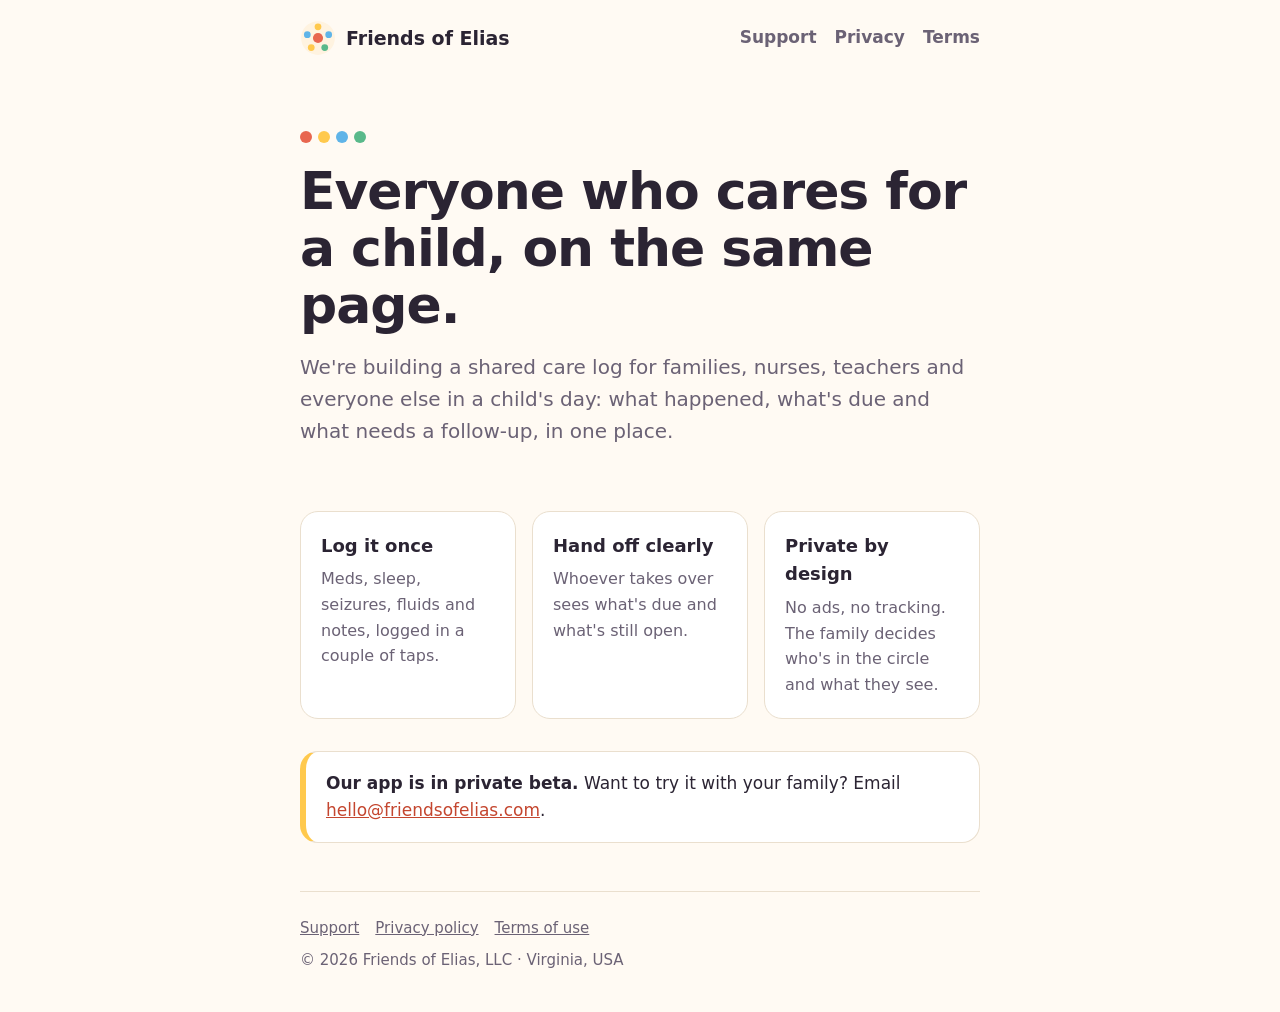
==== index.html @ a3c77271 "Add the Friends of Elias website: home, support, privacy policy and terms" ====
<!doctype html>
<html lang="en">
<head>
  <meta charset="utf-8">
  <meta name="viewport" content="width=device-width, initial-scale=1">
  <title>Friends of Elias</title>
  <meta name="description" content="Friends of Elias, LLC makes simple tools that help families and caregivers share the care of a child with complex needs.">
  <link rel="icon" href="/favicon.svg" type="image/svg+xml">
  <link rel="stylesheet" href="/styles.css">
</head>
<body>
  <div class="wrap">
    <header class="site">
      <a class="brand" href="/"><img src="/favicon.svg" alt="" width="36" height="36">Friends of Elias</a>
      <nav class="site" aria-label="Main">
        <a href="/support/">Support</a>
        <a href="/privacy/">Privacy</a>
        <a href="/terms/">Terms</a>
      </nav>
    </header>

    <main>
      <section class="hero">
        <div class="dots" aria-hidden="true">
          <span style="background:var(--accent)"></span><span style="background:var(--sun)"></span>
          <span style="background:var(--sky)"></span><span style="background:var(--leaf)"></span>
        </div>
        <h1>Everyone who cares for a child, on the same page.</h1>
        <p>We're building a shared care log for families, nurses, teachers and everyone else in a
          child's day: what happened, what's due and what needs a follow-up, in one place.</p>
      </section>

      <div class="cards">
        <div class="card">
          <h3>Log it once</h3>
          <p>Meds, sleep, seizures, fluids and notes, logged in a couple of taps.</p>
        </div>
        <div class="card">
          <h3>Hand off clearly</h3>
          <p>Whoever takes over sees what's due and what's still open.</p>
        </div>
        <div class="card">
          <h3>Private by design</h3>
          <p>No ads, no tracking. The family decides who's in the circle and what they see.</p>
        </div>
      </div>

      <div class="callout">
        <p><strong>Our app is in private beta.</strong> Want to try it with your family?
          Email <a href="mailto:hello@friendsofelias.com">hello@friendsofelias.com</a>.</p>
      </div>
    </main>

    <footer class="site">
      <nav aria-label="Footer">
        <a href="/support/">Support</a>
        <a href="/privacy/">Privacy policy</a>
        <a href="/terms/">Terms of use</a>
      </nav>
      <div>© 2026 Friends of Elias, LLC · Virginia, USA</div>
    </footer>
  </div>
</body>
</html>
---- styles.css ----
:root {
  --bg: #fffaf3;
  --surface: #ffffff;
  --text: #2b2433;
  --muted: #6b6275;
  --border: #eadfce;
  --accent: #e8664f;
  --accent-text: #ffffff;
  --sun: #ffc94d;
  --sky: #5fb4e8;
  --leaf: #59b98a;
  --link: #c4462f;
  --radius: 18px;
  color-scheme: light dark;
}

@media (prefers-color-scheme: dark) {
  :root {
    --bg: #1d1a22;
    --surface: #26222c;
    --text: #f4eee6;
    --muted: #b3a9bc;
    --border: #3a3442;
    --accent: #f07a64;
    --accent-text: #1d1a22;
    --link: #ff9a85;
  }
}

* { box-sizing: border-box; }

html { -webkit-text-size-adjust: 100%; }

body {
  margin: 0;
  background: var(--bg);
  color: var(--text);
  font-family: ui-rounded, "SF Pro Rounded", system-ui, -apple-system, "Segoe UI", Roboto, sans-serif;
  font-size: 17px;
  line-height: 1.6;
}

a { color: var(--link); }

.wrap { max-width: 720px; margin: 0 auto; padding: 0 20px; }

header.site {
  display: flex; align-items: center; justify-content: space-between; gap: 16px;
  padding: 20px 0; flex-wrap: wrap;
}
.brand { display: flex; align-items: center; gap: 10px; color: var(--text); text-decoration: none; font-weight: 800; font-size: 19px; }
.brand img { width: 36px; height: 36px; flex: none; }
nav.site { display: flex; gap: 18px; flex-wrap: wrap; }
nav.site a { color: var(--muted); text-decoration: none; font-weight: 600; }
nav.site a:hover, nav.site a[aria-current="page"] { color: var(--text); }

.hero { padding: 48px 0 32px; }
.hero h1 { font-size: clamp(34px, 7vw, 52px); line-height: 1.1; margin: 0 0 16px; letter-spacing: -0.02em; }
.hero p { font-size: 20px; color: var(--muted); margin: 0; max-width: 34em; }
.dots { display: inline-flex; gap: 6px; margin-bottom: 20px; }
.dots span { width: 12px; height: 12px; border-radius: 50%; }

.cards { display: grid; gap: 16px; grid-template-columns: repeat(auto-fit, minmax(200px, 1fr)); margin: 32px 0; }
.card { background: var(--surface); border: 1px solid var(--border); border-radius: var(--radius); padding: 20px; }
.card h3 { margin: 0 0 6px; font-size: 18px; }
.card p { margin: 0; color: var(--muted); font-size: 16px; }

.callout { background: var(--surface); border: 1px solid var(--border); border-left: 6px solid var(--sun); border-radius: var(--radius); padding: 18px 20px; margin: 24px 0; }
.callout p { margin: 0; }

.button {
  display: inline-block; background: var(--accent); color: var(--accent-text); text-decoration: none;
  font-weight: 700; padding: 12px 22px; border-radius: 999px;
}

main.doc { padding: 24px 0 48px; }
main.doc h1 { font-size: clamp(30px, 6vw, 40px); line-height: 1.15; margin: 16px 0 4px; }
main.doc .updated { color: var(--muted); margin: 0 0 24px; }
main.doc h2 { font-size: 22px; margin: 36px 0 8px; }
main.doc h3 { font-size: 18px; margin: 24px 0 6px; }
main.doc ul { padding-left: 22px; }
main.doc li { margin: 4px 0; }

footer.site { border-top: 1px solid var(--border); margin-top: 48px; padding: 24px 0 40px; color: var(--muted); font-size: 15px; }
footer.site nav { display: flex; gap: 16px; flex-wrap: wrap; margin-bottom: 8px; }
footer.site a { color: var(--muted); }
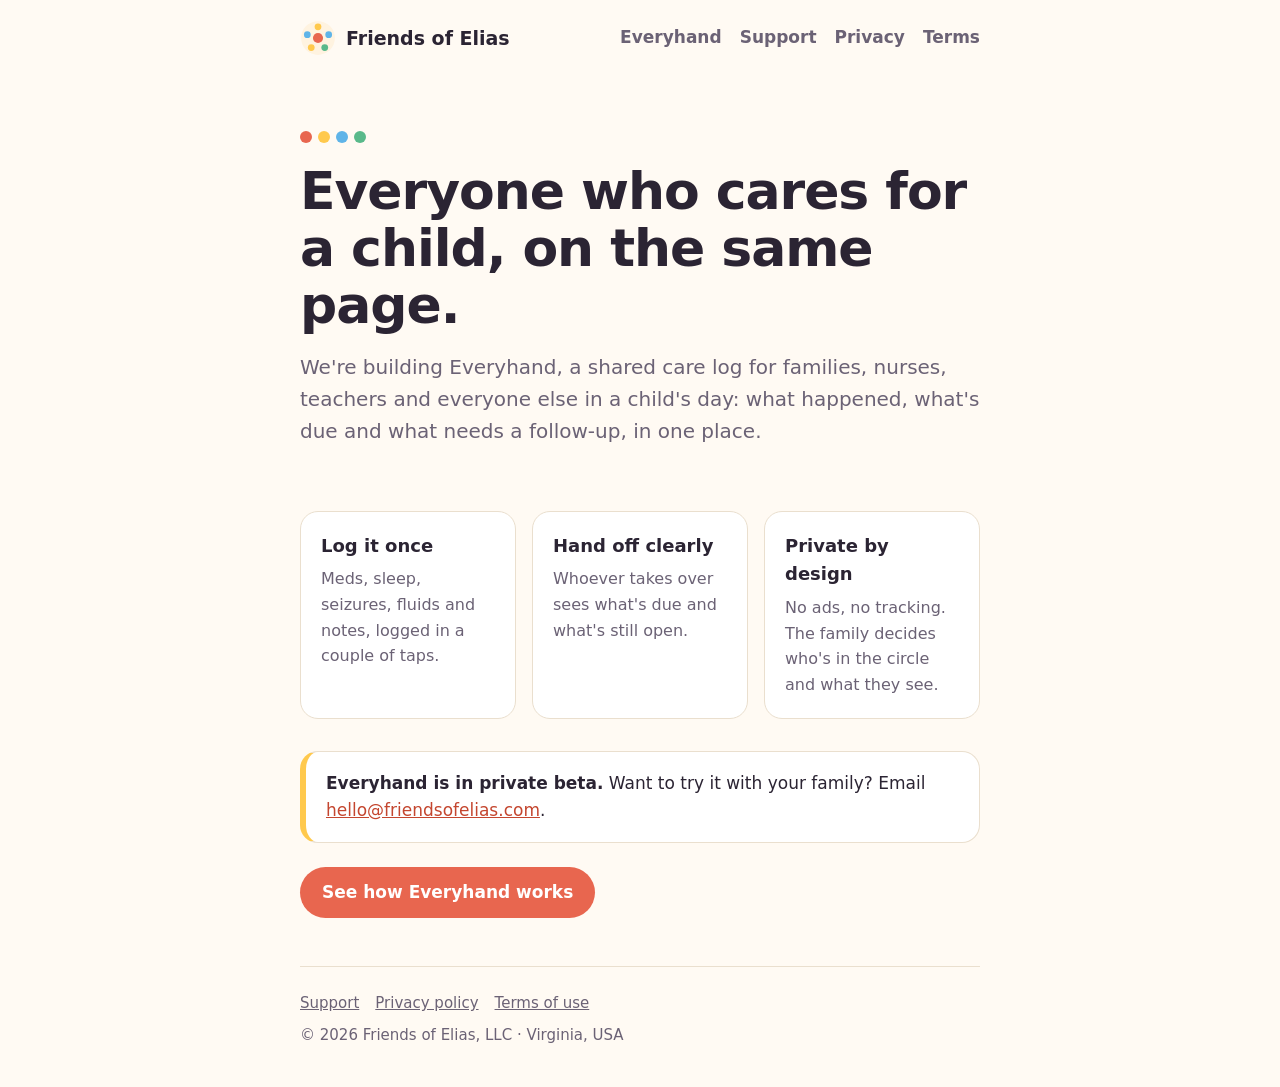
==== commit d5778b28: "Name Everyhand across the site, and correct the privacy policy The live policy still described the o" ====
--- a/index.html
+++ b/index.html
@@ -4,7 +4,7 @@
   <meta charset="utf-8">
   <meta name="viewport" content="width=device-width, initial-scale=1">
   <title>Friends of Elias</title>
-  <meta name="description" content="Friends of Elias, LLC makes simple tools that help families and caregivers share the care of a child with complex needs.">
+  <meta name="description" content="Friends of Elias, LLC makes Everyhand, a shared care log that helps families and caregivers share the care of a child with complex needs.">
   <link rel="icon" href="/favicon.svg" type="image/svg+xml">
   <link rel="stylesheet" href="/styles.css">
 </head>
@@ -13,6 +13,7 @@
     <header class="site">
       <a class="brand" href="/"><img src="/favicon.svg" alt="" width="36" height="36">Friends of Elias</a>
       <nav class="site" aria-label="Main">
+        <a href="https://geteveryhand.com/">Everyhand</a>
         <a href="/support/">Support</a>
         <a href="/privacy/">Privacy</a>
         <a href="/terms/">Terms</a>
@@ -26,8 +27,8 @@
           <span style="background:var(--sky)"></span><span style="background:var(--leaf)"></span>
         </div>
         <h1>Everyone who cares for a child, on the same page.</h1>
-        <p>We're building a shared care log for families, nurses, teachers and everyone else in a
-          child's day: what happened, what's due and what needs a follow-up, in one place.</p>
+        <p>We're building Everyhand, a shared care log for families, nurses, teachers and everyone
+          else in a child's day: what happened, what's due and what needs a follow-up, in one place.</p>
       </section>
 
       <div class="cards">
@@ -46,9 +47,11 @@
       </div>
 
       <div class="callout">
-        <p><strong>Our app is in private beta.</strong> Want to try it with your family?
+        <p><strong>Everyhand is in private beta.</strong> Want to try it with your family?
           Email <a href="mailto:hello@friendsofelias.com">hello@friendsofelias.com</a>.</p>
       </div>
+
+      <p><a class="button" href="https://geteveryhand.com/">See how Everyhand works</a></p>
     </main>
 
     <footer class="site">
